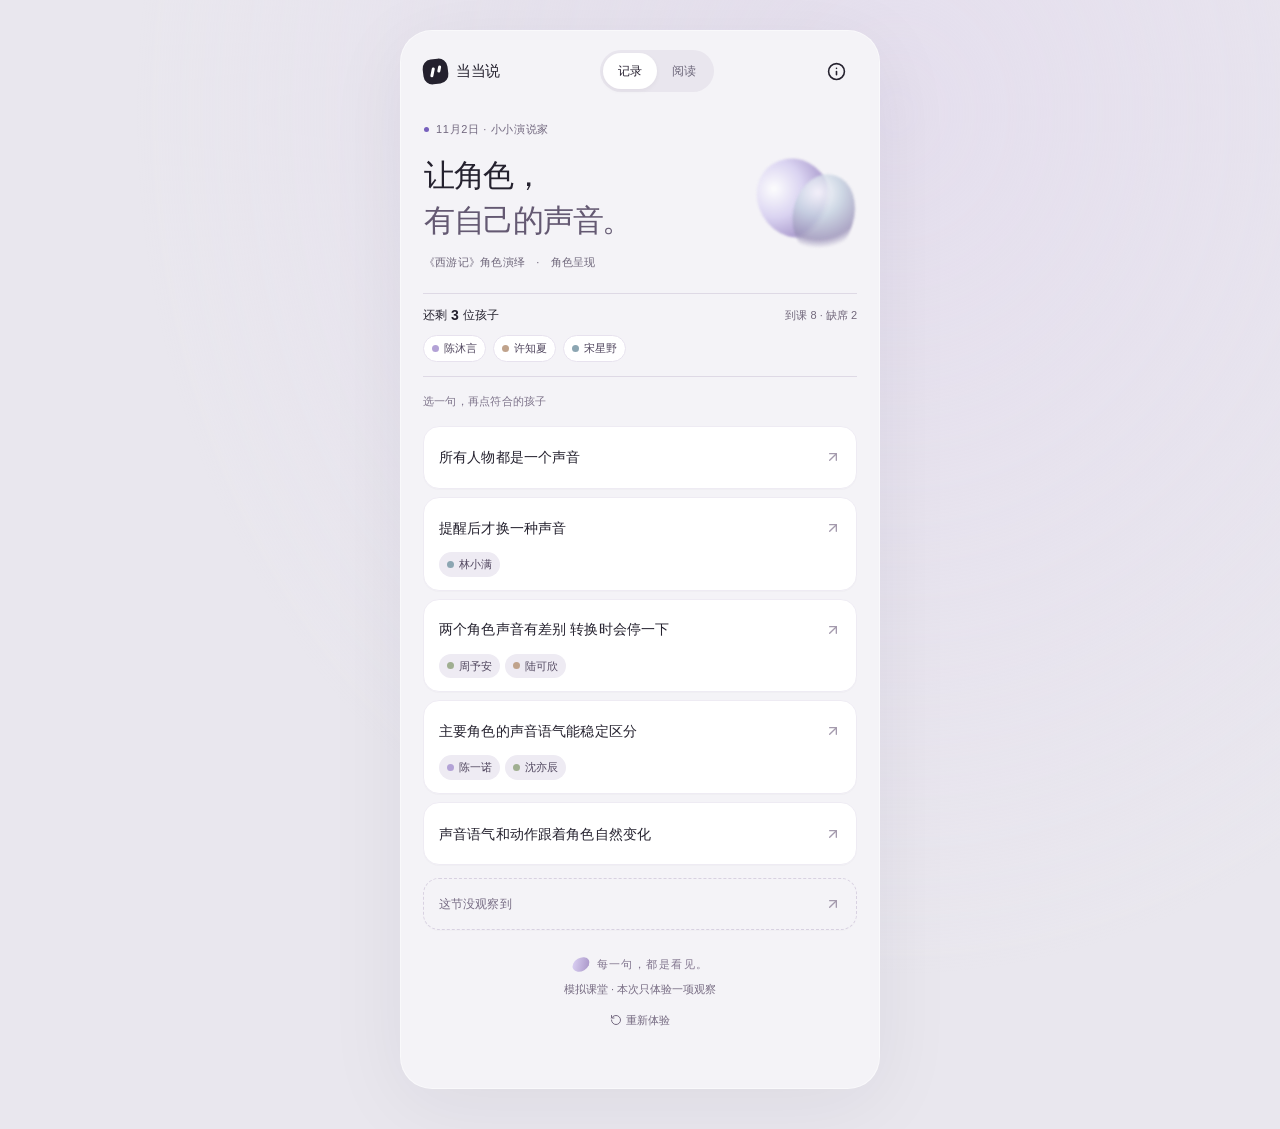
==== moment/index.html @ 4fbc5728 "Add scoped mobile observation-to-reading interaction experiment" ====
<!doctype html><html lang="zh-CN"><head><meta charset="UTF-8"/><meta name="viewport" content="width=device-width,initial-scale=1,viewport-fit=cover"/><meta name="theme-color" content="#f4f3f7"/><title>当当说 · 留住这一刻</title>  <script type="module" crossorigin src="./assets/moment-CR7Gkfv9.js"></script>
  <link rel="stylesheet" crossorigin href="./assets/moment-Dus2FUR0.css">
</head><body><div id="root"></div></body></html>
---- moment/assets/moment-Dus2FUR0.css ----
.mp-parent{--mp-ink: #292532;--mp-copy: #625b6d;--mp-muted: #74677f;--mp-accent: #6e597b;--mp-page: #f4f3f7;--mp-line: #e9e3ed;color:var(--mp-ink);background:var(--mp-page);min-height:calc(100svh - 76px);width:100%;overflow-x:clip;font-family:-apple-system,BlinkMacSystemFont,PingFang SC,Microsoft YaHei,sans-serif;-webkit-font-smoothing:antialiased;padding:0 24px 48px;box-sizing:border-box}.mp-parent *,.mp-parent *:before,.mp-parent *:after{box-sizing:border-box}.mp-parent button{font:inherit;cursor:pointer;-webkit-tap-highlight-color:transparent}.mp-parent button:focus-visible,.mp-moment-anchor h1:focus-visible{outline:2px solid #9e88ae;outline-offset:6px}.mp-parent-header{max-width:690px;min-height:82px;margin:0 auto;display:flex;justify-content:space-between;align-items:center;gap:18px}.mp-parent-back{border:0;padding:0 8px 0 0;min-height:44px;display:inline-flex;align-items:center;gap:9px;background:none;color:#736b7e;font-size:13px!important}.mp-parent-back:hover{color:var(--mp-ink)}.mp-parent-header-note{margin-left:auto;font-size:11px;color:#74677f;letter-spacing:.5px}.mp-parent-content{max-width:620px;margin:31px auto 0}.mp-parent-identity{display:flex;flex-direction:column;align-items:center;gap:9px;margin-bottom:29px}.mp-parent-identity p{margin:0;font-size:16px;color:#57505f;line-height:1.5;letter-spacing:.5px}.mp-parent-identity p>span{margin-left:4px;color:#74677f;font-size:13px;letter-spacing:0}.mp-parent-identity>span{font-size:11px;letter-spacing:.5px;color:#74677f}.mp-moment-card{position:relative;width:min(100%,346px);min-height:350px;margin:0 auto;padding:25px 29px 18px;border:1px solid rgba(230,222,237,.8);border-radius:27px;background:#fffdff;box-shadow:0 3px 4px #5b446502,0 18px 50px -22px #6f4a7825,inset 0 1px #fff;overflow:hidden;isolation:isolate;scroll-margin-top:28px;display:flex;flex-direction:column;view-transition-name:mp-moment-surface}.mp-moment-bloom{position:absolute;width:100%;height:340px;inset:0 0 auto;z-index:-1;pointer-events:none;overflow:hidden}.mp-moment-bloom:before{content:"";position:absolute;height:240px;width:280px;right:-80px;top:-105px;border-radius:50%;background:#ddd0ed;opacity:.62;filter:blur(48px)}.mp-moment-bloom>i:first-child{position:absolute;width:180px;height:220px;top:95px;right:-120px;border-radius:50%;background:#e4d9ec;filter:blur(48px);opacity:.65}.mp-moment-bloom>i:last-child{position:absolute;width:130px;height:120px;top:-88px;left:55px;border-radius:50%;background:#eee6f7;filter:blur(35px);opacity:.6}.mp-moment-topline{display:flex;align-items:center;justify-content:space-between;min-height:27px;margin-bottom:25px}.mp-moment-topline>span:first-child{color:#6e597b;font-size:11px;letter-spacing:3px;font-weight:450}.mp-moment-symbol{width:27px;height:25px;display:block;position:relative;flex-shrink:0;opacity:.58}.mp-moment-symbol>i{position:absolute;width:11px;height:19px;border:1px solid #b6a0ca;border-radius:60% 60% 50% 50%;left:8px;top:1px;background:linear-gradient(180deg,#ddcfe938,#f6eff922);transform-origin:50% 84%}.mp-moment-symbol>i:nth-child(2){transform:rotate(-47deg)}.mp-moment-symbol>i:nth-child(3){transform:rotate(47deg)}.mp-moment-symbol-quiet{opacity:.33}.mp-moment-anchor{position:relative}.mp-moment-anchor h1{font-family:"Noto Serif CJK SC","Noto Serif SC","Source Han Serif SC",Songti SC,STSong,serif;margin:0;font-size:35px;line-height:1.48;font-weight:500;color:#302a3a;letter-spacing:1px;white-space:pre-line;overflow-wrap:anywhere;outline:none;view-transition-name:mp-moment-heading}.mp-moment-observation{color:#685772;font-size:16px;line-height:1.95;margin:18px 0 22px;font-weight:400;letter-spacing:.1px;overflow-wrap:anywhere;view-transition-name:mp-moment-observation}.mp-moment-toggle{border:0;border-top:1px solid #eee7f1;background:none;width:100%;display:flex;justify-content:space-between;align-items:center;gap:12px;min-height:47px;padding:13px 0 0;color:#6e597b;font-size:13px!important;margin-top:auto;text-align:left}.mp-moment-toggle:hover{color:#5d426d}.mp-moment-toggle svg{flex-shrink:0}.mp-moment-toggle:disabled{cursor:wait;opacity:.65}.mp-moment-source{display:flex;justify-content:center;flex-wrap:wrap;align-items:center;gap:10px;color:#74677f;font-size:11px;margin:24px 0 0;line-height:1.8;letter-spacing:.15px}.mp-moment-source>span{width:2px;height:2px;border-radius:50%;background:#bdb1c5}.mp-moment-card-open{width:100%;max-width:620px;min-height:0;padding:31px 46px 22px;border-radius:26px}.mp-moment-card-open .mp-moment-topline{margin-bottom:31px}.mp-moment-card-open .mp-moment-anchor h1{font-size:42px;line-height:1.5;letter-spacing:1.5px}.mp-moment-card-open .mp-moment-observation{font-size:21px;line-height:1.95;color:#685772;margin-top:26px;margin-bottom:14px}.mp-moment-reading{min-width:0;padding-bottom:8px}.mp-moment-scene{margin:0 0 31px;color:#74677f;font-size:12px;line-height:1.8}.mp-moment-scene>span{margin-left:10px}.mp-moment-history{padding:28px 0 4px;border-top:1px solid #ece6f0}.mp-moment-history h2,.mp-moment-next h2{font-size:15px;font-weight:500;letter-spacing:.3px;line-height:1.7;color:#766183;margin:0}.mp-history-context{display:block;color:#74677f;font-size:11px;margin-top:6px;line-height:1.8}.mp-history-quote{border-left:1px solid #d6c7e0;padding-left:16px;margin:20px 0 0}.mp-history-quote>span{display:block;color:#74677f;font-size:11px;margin-bottom:8px;line-height:1.5}.mp-history-quote>p{color:#74677f;font-size:16px;line-height:1.9;margin:0;overflow-wrap:anywhere}.mp-moment-next{padding-top:30px}.mp-moment-next>p{font-size:17px;line-height:1.95;color:#6e597b;margin:10px 0 0;overflow-wrap:anywhere}.mp-moment-signature{display:flex;align-items:center;justify-content:flex-end;gap:9px;padding:34px 0 27px}.mp-signature-line{display:block;width:20px;height:1px;background:#d1c2db}.mp-moment-signature p{font-size:13px;color:#74677f;line-height:1.7;margin:0}.mp-moment-signature p>span{font-size:10px;color:#74677f;margin-left:8px}.mp-moment-pause{border-top:1px solid #ece6f0;padding:25px 0 4px}.mp-moment-pause>p{color:#6e597b;font-size:17px;line-height:1.9;margin:0 0 12px}.mp-moment-pause>span{display:block;color:#74677f;font-size:12px;line-height:1.8}.mp-moment-card-unobserved .mp-moment-bloom{opacity:.55}.mp-parent-empty{max-width:380px;margin:50px auto 0;padding-bottom:20px;text-align:center}.mp-empty-paper{width:150px;height:158px;padding:30px 24px 24px;margin:0 auto 32px;border:1px solid #e9e2ee;border-radius:16px;background:linear-gradient(145deg,#fcfaff,#faf7fc);box-shadow:0 12px 30px -20px #79658826;rotate:-4deg}.mp-empty-paper .mp-moment-symbol{margin:0 0 20px;width:22px;height:22px}.mp-empty-paper>span:not(.mp-moment-symbol){display:block;height:1px;background:#e8e0ed;margin:11px 0}.mp-empty-paper>span:last-child{width:55%}.mp-parent-empty h1{font-family:"Noto Serif CJK SC","Noto Serif SC",Songti SC,STSong,serif;font-size:30px;font-weight:500;line-height:1.65;letter-spacing:.8px;color:#4c4159;margin:0}.mp-parent-empty>p{color:#74677f;font-size:15px;line-height:1.9;margin:19px 0 25px}.mp-empty-back{display:inline-flex;min-height:48px;align-items:center;justify-content:center;gap:10px;border:1px solid #d8cde1;border-radius:13px;background:#f8f5fb;color:#6e597b;font-size:14px!important;padding:10px 18px}.mp-empty-back:hover{background:#f1ebf7}::view-transition-group(mp-moment-surface),::view-transition-group(mp-moment-heading),::view-transition-group(mp-moment-observation){animation-duration:.52s;animation-timing-function:cubic-bezier(.22,.72,.2,1)}::view-transition-old(mp-moment-surface),::view-transition-new(mp-moment-surface){height:100%;mix-blend-mode:normal;object-fit:fill}::view-transition-old(mp-moment-heading),::view-transition-new(mp-moment-heading),::view-transition-old(mp-moment-observation),::view-transition-new(mp-moment-observation){mix-blend-mode:normal}@media(min-width:760px){.mp-parent{padding-bottom:74px}.mp-parent-header{min-height:90px}.mp-parent-content{margin-top:42px}.mp-parent-identity{margin-bottom:32px}.mp-parent-empty{margin-top:66px}}@media(max-width:430px){.mp-parent{padding:0 21px max(35px,env(safe-area-inset-bottom))}.mp-parent-header{min-height:68px}.mp-parent-back{font-size:12px!important;gap:7px}.mp-parent-header-note{font-size:10px}.mp-parent-content{margin-top:23px}.mp-parent-identity{gap:8px;margin-bottom:23px}.mp-parent-identity p{font-size:15px}.mp-parent-identity p>span{font-size:12px}.mp-parent-identity>span{font-size:10px}.mp-moment-card{width:100%;max-width:340px;min-height:338px;padding:23px 26px 17px;border-radius:24px}.mp-moment-topline{margin-bottom:23px}.mp-moment-anchor h1{font-size:33px;letter-spacing:.7px;line-height:1.5}.mp-moment-observation{font-size:16px;line-height:1.9;margin-top:17px;margin-bottom:21px}.mp-moment-source{font-size:10px;gap:8px;margin-top:21px}.mp-moment-card-open{max-width:none;padding:25px 27px 19px}.mp-moment-card-open .mp-moment-topline{margin-bottom:27px}.mp-moment-card-open .mp-moment-anchor h1{font-size:35px;line-height:1.5;letter-spacing:.8px}.mp-moment-card-open .mp-moment-observation{font-size:20px;line-height:1.95;margin-top:24px;margin-bottom:13px}.mp-moment-scene{font-size:11px;margin-bottom:27px}.mp-moment-scene>span{margin-left:8px}.mp-moment-history{padding-top:25px}.mp-moment-history h2,.mp-moment-next h2{font-size:15px}.mp-history-context,.mp-history-quote>span{font-size:11px}.mp-history-quote>p{font-size:16px}.mp-moment-next>p{font-size:16px}.mp-moment-signature{padding:31px 0 23px}.mp-moment-signature p{font-size:12px}.mp-parent-empty{margin-top:41px}.mp-parent-empty>p{font-size:15px}.mp-empty-paper{width:135px;height:148px}}@media(max-width:370px){.mp-parent{padding-left:18px;padding-right:18px}.mp-moment-card,.mp-moment-card-open{padding-left:24px;padding-right:24px}.mp-moment-anchor h1{font-size:31px}.mp-moment-card-open .mp-moment-anchor h1{font-size:33px}}@media(prefers-reduced-motion:reduce){.mp-parent *,.mp-parent *:before,.mp-parent *:after{animation:none!important;transition:none!important;scroll-behavior:auto!important}::view-transition-group(mp-moment-surface),::view-transition-group(mp-moment-heading),::view-transition-group(mp-moment-observation),::view-transition-old(mp-moment-surface),::view-transition-new(mp-moment-surface),::view-transition-old(mp-moment-heading),::view-transition-new(mp-moment-heading),::view-transition-old(mp-moment-observation),::view-transition-new(mp-moment-observation){animation-duration:.001ms!important}}:root{font-family:-apple-system,BlinkMacSystemFont,Segoe UI,PingFang SC,Hiragino Sans GB,Microsoft YaHei,sans-serif;color:#24212e;background:#ebe9f0;font-synthesis:none;font-weight:400;-webkit-font-smoothing:antialiased;--ink:#24212e;--violet:#5b48ac;--muted:#746d83;--paper:#f4f3f7}*{box-sizing:border-box}body{margin:0}button,a{-webkit-tap-highlight-color:transparent}button{font:inherit;color:inherit;cursor:pointer;border:0;background:none}button:disabled{cursor:default}button:focus-visible,a:focus-visible{outline:3px solid #a89bdc;outline-offset:4px}a{color:inherit;text-decoration:none}button svg{flex-shrink:0}.moment-app{position:relative;max-width:480px;min-height:100dvh;margin:auto;background:var(--paper);padding-bottom:env(safe-area-inset-bottom);isolation:isolate}.moment-top{height:76px;padding:18px 22px 14px;display:flex;align-items:center;justify-content:space-between;gap:14px;background:#f4f3f7f5;position:relative;z-index:5}.moment-brand{display:flex;align-items:center;gap:8px;font-size:15px;font-weight:750;letter-spacing:-.5px}.moment-symbol{width:25px;height:25px;background:var(--ink);border-radius:50%;display:flex;align-items:center;justify-content:center;gap:4px}.moment-symbol i{width:3px;height:5px;border-radius:50%;background:#fff}.moment-modes{display:flex;padding:3px;background:#e9e6ee;border-radius:24px}.moment-modes button{font-size:12px;min-width:54px;min-height:36px;border-radius:20px;color:#6c6679}.moment-modes button[aria-pressed=true]{background:#fff;color:#272131;box-shadow:0 2px 5px #21182c0c}.moment-icon{width:42px;height:42px;display:grid;place-items:center;border-radius:50%}.moment-icon:hover{background:#e8e4ef}.moment-teacher{padding:10px 22px 28px}.moment-intro{padding:5px 1px 23px}.moment-kicker{font-size:11px;letter-spacing:.06em;color:#71677e;display:flex;align-items:center;gap:7px}.moment-live{display:inline-block;width:5px;height:5px;background:#7760bd;border-radius:50%}.moment-title-row{position:relative;display:flex;align-items:center;justify-content:space-between}.moment-intro h1{font-size:31px;line-height:1.45;letter-spacing:-1.3px;font-weight:650;margin:17px 0 11px}.moment-intro h1 span{font-weight:450;color:#645972}.moment-intro p{margin:0;font-size:11px;letter-spacing:.02em;color:#6e667a}.moment-intro p>span{margin:0 8px}.moment-orbit{position:absolute;right:-5px;top:21px;width:103px;height:103px;z-index:-1;filter:blur(.1px)}.moment-orbit i{position:absolute;width:73px;height:81px;border-radius:48% 52% 45% 55%;background:radial-gradient(circle at 28% 30%,#fff 1%,#d0c7ef 37%,#9480c2 66%,#bdb3d700 75%);transform:rotate(-20deg);filter:blur(1px);opacity:.72}.moment-orbit i+i{left:35px;top:16px;width:61px;transform:rotate(18deg);background:radial-gradient(circle at 31% 26%,#fdfcff 2%,#c5d1e0 32%,#9a92b8 64%,#bdb3d700 76%);opacity:.8}.moment-roster{border-top:1px solid #ded9e5;border-bottom:1px solid #ded9e5;padding:13px 0 14px;position:sticky;top:0;background:#f4f3f7f5;-webkit-backdrop-filter:blur(15px);backdrop-filter:blur(15px);z-index:4}.moment-roster-title{display:flex;justify-content:space-between;align-items:center;font-size:12px;gap:8px}.moment-roster-title>span{display:flex;align-items:center;gap:4px}.moment-roster-title strong{font-size:14px;font-weight:650}.moment-roster-title small{font-size:10px;color:#787183}.moment-waiting{display:flex;flex-wrap:wrap;gap:7px;margin-top:11px}.moment-person{display:inline-flex;align-items:center;gap:5px;font-size:11px;line-height:1.35;padding:5px 8px;background:#eeebf3;border-radius:20px;white-space:nowrap;color:#50465e;vertical-align:middle}.moment-waiting .moment-person{background:#fff;border:1px solid #e7e2ee}.moment-dot{width:7px;height:7px;border-radius:50%;display:inline-block}.tone-0{--tone:#b3a2d6;--toneLight:#ede7fa}.tone-1{--tone:#8ca6b2;--toneLight:#e5edf0}.tone-2{--tone:#c0a38c;--toneLight:#f2e8df}.tone-3{--tone:#a0af91;--toneLight:#e9eee1}.moment-dot{background:var(--tone)}.moment-roster.is-complete{color:#4c5261}.moment-roster>p{font-size:11px;margin:8px 0 0;color:#777080}.moment-guide{min-height:49px;display:flex;align-items:center;justify-content:space-between;font-size:11px;color:#7d738a;letter-spacing:.02em}.moment-guide button{min-height:40px;display:flex;align-items:center;gap:4px;font-size:11px;color:#625582}.moment-guide button:disabled{opacity:.35}.moment-sentences{display:flex;flex-direction:column;gap:8px}.moment-sentence{position:relative;background:#fff;border-radius:16px;padding:0 15px;box-shadow:0 1px 1px #22103405;border:1px solid #eeebf3;scroll-margin-top:110px;transition:background .25s,border-color .25s;overflow:clip}.moment-sentence-heading{width:100%;display:flex;align-items:center;justify-content:space-between;text-align:left;gap:15px;min-height:61px;padding:15px 0;font-size:14px;line-height:1.6;font-weight:500;letter-spacing:.01em}.moment-sentence-heading>span{max-width:285px}.moment-sentence-heading svg{color:#a49aad}.moment-assigned{display:flex;flex-wrap:wrap;gap:5px;padding:0 0 13px}.moment-sentence.has-records .moment-sentence-heading{padding-bottom:9px;min-height:54px}.moment-sentence.is-unobserved{margin-top:5px;background:transparent;border:1px dashed #d8d1e1}.moment-sentence.is-unobserved .moment-sentence-heading{font-size:12px;min-height:50px;color:#766b83}.moment-sentence.is-active{background:linear-gradient(125deg,#fff 5%,#f3effb 80%);border-color:#bdb0d8;box-shadow:0 15px 35px #33204e12}.moment-sentence.is-active .moment-sentence-heading{font-size:17px;font-weight:580;line-height:1.7;padding:20px 0 18px;border-bottom:1px solid #e4dceb;min-height:90px}.moment-sentence.is-active .moment-sentence-heading svg{color:#61516f}.moment-choice-label{display:flex;justify-content:space-between;font-size:11px;color:#857291;margin:17px 0 13px}.moment-choice-label span:first-child{color:#4d3b62;font-size:12px}.moment-children{display:grid;grid-template-columns:repeat(4,minmax(0,1fr));gap:6px}.moment-child{display:flex;flex-direction:column;align-items:center;gap:6px;padding:9px 2px 8px;border:1px solid transparent;border-radius:12px;min-height:94px;font-size:11px;transition:background .12s,border-color .12s}.moment-child>small{font-size:9px;color:#84778e;white-space:nowrap}.moment-initial{position:relative;width:34px;height:34px;border-radius:50%;background:var(--toneLight);display:grid;place-items:center;color:#665971;font-size:13px;font-weight:550;box-shadow:inset 0 0 0 1px #ffffff96}.moment-child.is-chosen{background:#ece4f9;border-color:#beaed9}.moment-child.is-chosen .moment-initial{background:#6a51a0;color:#fff}.moment-tick{position:absolute;right:-2px;bottom:-1px;display:grid;place-items:center;background:#fcfaff;color:#7459a6;width:14px;height:14px;border-radius:50%;border:1px solid #c6b5dc}.moment-conflicts{font-size:11px;color:#6e5d7c;line-height:1.6;border-top:1px solid #dfd7e6;padding:12px 0 0;margin-top:12px}.moment-conflicts strong{font-size:11px;font-weight:550;color:#5e4970}.moment-conflicts p{margin:7px 0}.moment-removal{font-size:11px;color:#695875}.moment-choice-actions{display:flex;gap:10px;margin:18px 0 17px}.moment-cancel{min-height:46px;padding:10px 16px;border-radius:13px;font-size:12px;color:#6e607f;background:#eae4f1}.moment-confirm{min-height:46px;display:flex;align-items:center;justify-content:center;gap:12px;border-radius:13px;background:#2e253c;color:#fff;padding:12px 16px;font-size:12px;flex:1}.moment-confirm:disabled{background:#d9d1e3;color:#7d718e}.moment-foot{padding:27px 0 19px;text-align:center}.moment-foot>div{display:flex;justify-content:center;align-items:center;gap:7px;font-size:11px;color:#81758e;letter-spacing:.13em}.moment-small-orbit{height:13px;width:18px;border-radius:50%;background:linear-gradient(130deg,#e0d6f8,#a491c3);transform:rotate(-30deg)}.moment-foot p{font-size:10px;color:#8b8295;margin:10px 0 2px}.moment-foot>button{display:inline-flex;align-items:center;justify-content:center;gap:4px;min-height:42px;color:#7e738d;font-size:10px}.moment-read-dock{position:sticky;bottom:calc(12px + env(safe-area-inset-bottom));z-index:6;margin-top:0}.moment-read-dock>button{display:flex;justify-content:space-between;align-items:center;width:100%;padding:15px 19px;background:#28212f;color:#fff;border-radius:18px;box-shadow:0 7px 30px #20182e30;text-align:left}.moment-read-dock small{display:block;color:#c9bfd5;font-size:10px;margin-bottom:5px}.moment-read-dock strong{font-size:13px;font-weight:500;letter-spacing:.02em}.moment-toast{position:fixed;z-index:30;bottom:calc(92px + env(safe-area-inset-bottom));left:50%;transform:translate(-50%);max-width:calc(100% - 40px);width:max-content;background:#342c3fef;color:#fff;padding:13px 17px;border:1px solid #ffffff19;border-radius:30px;box-shadow:0 8px 25px #211c3c20;font-size:12px;line-height:1.6;pointer-events:none}.moment-overlay{position:fixed;top:0;right:0;bottom:0;left:0;z-index:50;background:#251b3c4d;-webkit-backdrop-filter:blur(9px);backdrop-filter:blur(9px);display:flex;align-items:center;justify-content:center;padding:22px}.moment-about{background:#fbfaff;border:1px solid #fff;border-radius:25px;padding:28px;max-width:390px;max-height:85dvh;overflow:auto;box-shadow:0 20px 80px #1e113234}.moment-about>.moment-icon{float:right;margin:-10px -10px 0 0}.moment-about h2{font-size:27px;font-weight:550;letter-spacing:-1px;line-height:1.4;margin:16px 0}.moment-about p{font-size:13px;line-height:1.9;color:#6d627a}.moment-about small{font-size:11px;line-height:1.9;color:#8a7b97}.moment-reset .moment-confirm{display:inline-flex;float:right;margin-left:8px}.moment-reset h2{font-size:22px}.moment-storage{margin:0;padding:10px 22px;font-size:11px;color:#634a24;background:#fff0d8}::view-transition-group(*){animation-duration:.38s;animation-timing-function:cubic-bezier(.2,.8,.2,1)}::view-transition-old(root),::view-transition-new(root){animation-duration:.22s}::view-transition-old(*),::view-transition-new(*){mix-blend-mode:normal}@media(min-width:600px){body{padding:30px 0 40px;background:radial-gradient(ellipse at 70% 10%,#e5dfee,transparent 60%),#e9e7ee}.moment-app{border:1px solid #ffffff80;border-radius:32px;box-shadow:0 15px 80px #27203610;overflow:clip;min-height:calc(100dvh - 70px)}.moment-top{border-radius:32px 32px 0 0}}@media(max-width:374px){.moment-top{padding-left:17px;padding-right:17px;gap:8px}.moment-teacher{padding-left:17px;padding-right:17px}.moment-intro h1{font-size:28px}.moment-orbit{right:-4px;transform:scale(.85)}.moment-child{font-size:10px}.moment-sentence-heading{font-size:13px}.moment-sentence.is-active .moment-sentence-heading{font-size:16px}}@media(prefers-reduced-motion:reduce){*,*:before,*:after{scroll-behavior:auto!important;animation:none!important;transition:none!important}::view-transition-group(*){animation-duration:0s!important}}.moment-symbol{border-radius:9px;transform:rotate(-7deg)}.moment-symbol i{height:10px;width:3px;transform:rotate(18deg);border-radius:3px}.moment-symbol i+i{height:7px;align-self:flex-start;margin-top:7px}.moment-child>small{font-size:10px;color:#71627e}.moment-roster-title small{font-size:11px;color:#71677b}.moment-foot p,.moment-foot>button{font-size:11px;color:#756a81}.moment-about small{color:#766582}
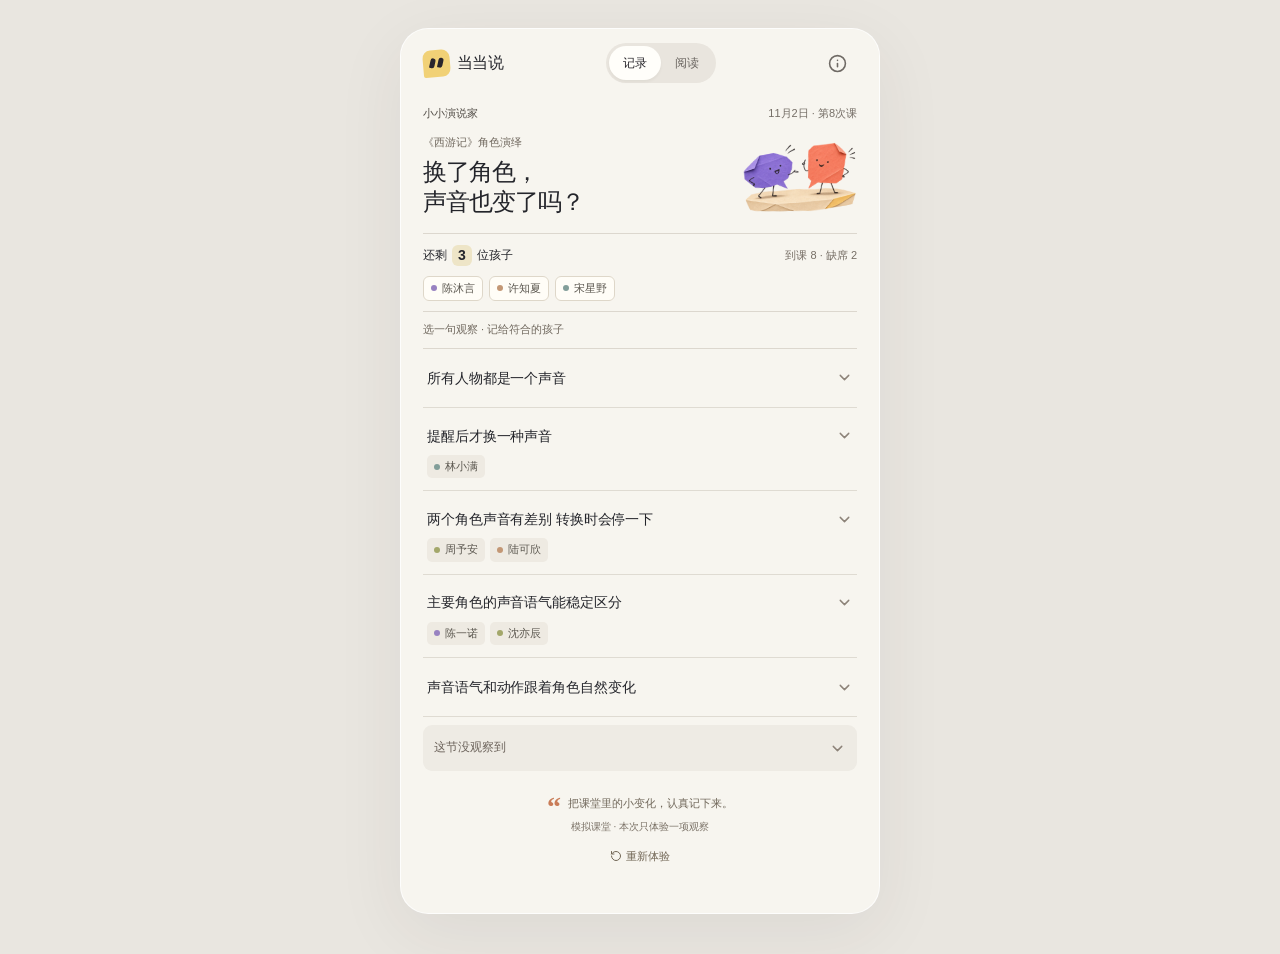
==== commit c6b1506d: "Refine classroom recording and parent reading from new visual references" ====
--- a/moment/index.html
+++ b/moment/index.html
@@ -1,3 +1,3 @@
-<!doctype html><html lang="zh-CN"><head><meta charset="UTF-8"/><meta name="viewport" content="width=device-width,initial-scale=1,viewport-fit=cover"/><meta name="theme-color" content="#f4f3f7"/><title>当当说 · 留住这一刻</title>  <script type="module" crossorigin src="./assets/moment-CR7Gkfv9.js"></script>
-  <link rel="stylesheet" crossorigin href="./assets/moment-Dus2FUR0.css">
+<!doctype html><html lang="zh-CN"><head><meta charset="UTF-8"/><meta name="viewport" content="width=device-width,initial-scale=1,viewport-fit=cover"/><meta name="theme-color" content="#f4f3f7"/><title>当当说 · 留住这一刻</title>  <script type="module" crossorigin src="./assets/moment-moly-GaG.js"></script>
+  <link rel="stylesheet" crossorigin href="./assets/moment-C3P3PPce.css">
 </head><body><div id="root"></div></body></html>
--- a/moment/assets/moment-C3P3PPce.css
+++ b/moment/assets/moment-C3P3PPce.css
@@ -0,0 +1 @@
+.mp-parent{--mp-ink: #24252b;--mp-copy: #56564f;--mp-muted: #68665f;--mp-purple: #7055d7;--mp-page: #f7f5ef;--mp-line: #dedbd2;color:var(--mp-ink);background:var(--mp-page);min-height:calc(100svh - 64px);width:100%;overflow-x:clip;font-family:-apple-system,BlinkMacSystemFont,PingFang SC,Microsoft YaHei,sans-serif;-webkit-font-smoothing:antialiased;padding:0 22px max(32px,env(safe-area-inset-bottom));box-sizing:border-box}.mp-parent *,.mp-parent *:before,.mp-parent *:after{box-sizing:border-box}.mp-parent button{font:inherit;cursor:pointer;-webkit-tap-highlight-color:transparent}.mp-parent button:focus-visible,.mp-moment-observation:focus-visible{outline:3px solid var(--mp-purple);outline-offset:5px}.mp-parent-header{max-width:480px;min-height:48px;margin:0 auto;display:flex;justify-content:space-between;align-items:center;gap:14px}.mp-parent-back{border:0;padding:0 5px 0 0;min-height:44px;display:inline-flex;align-items:center;gap:7px;background:none;color:var(--mp-copy);font-size:12px!important}.mp-parent-back:hover{color:var(--mp-ink)}.mp-parent-date{margin-left:auto;color:var(--mp-muted);font-size:11px;line-height:1.5;white-space:nowrap;font-variant-numeric:tabular-nums}.mp-parent-date>span{margin:0 5px}.mp-parent-content{max-width:440px;margin:14px auto 0}.mp-parent-identity{margin:0 0 24px}.mp-parent-identity h1{font-size:22px;line-height:1.4;font-weight:750;letter-spacing:-.5px;color:var(--mp-ink);margin:0}.mp-parent-identity p{font-size:12px;line-height:1.75;margin:8px 0 0;color:var(--mp-copy)}.mp-parent-identity p>span{margin:0 5px}.mp-moment-card{position:relative;width:100%;margin:0;border:1px solid #d8d4c8;border-radius:3px 0 3px 3px;background:#fffdf7;box-shadow:0 2px 2px #28272006,0 9px 16px -10px #35322928;scroll-margin-top:24px;isolation:isolate;view-transition-name:mp-moment-surface}.mp-moment-card:before{content:"";position:absolute;z-index:2;width:19px;height:19px;right:-1px;top:-1px;background:linear-gradient(45deg,#ece8dc 0 47%,#cfcbbf 49% 51%,var(--mp-page) 53%)}.mp-paper-face{padding:22px 24px 4px}.mp-moment-topline{display:flex;align-items:center;justify-content:space-between;gap:12px;margin-bottom:25px}.mp-moment-aspect{color:#6043c4;background:#f0ebff;border:1px solid #dcd2fa;border-radius:3px;font-size:11px;font-weight:550;line-height:1.5;padding:3px 7px}.mp-paper-number{font-size:11px;font-weight:500;color:var(--mp-muted);letter-spacing:.4px;padding-right:4px}.mp-moment-anchor{position:relative}.mp-observation-label{display:block;font-size:11px;color:var(--mp-muted);line-height:1.7;margin-bottom:8px}.mp-moment-observation{font-size:27px;font-weight:750;line-height:1.65;letter-spacing:-.5px;color:var(--mp-ink);margin:0;overflow-wrap:anywhere;outline:none;view-transition-name:mp-moment-observation}.mp-observation-phrase{display:inline-block;max-width:100%;vertical-align:top}.mp-moment-imprint{display:flex;align-items:flex-end;justify-content:space-between;gap:10px;min-height:126px;padding:10px 0 8px}.mp-teacher-imprint{flex-shrink:0;display:flex;flex-direction:column;align-items:flex-start;gap:4px;padding:0 0 13px}.mp-ink-dash{display:block;width:23px;height:4px;background:#e9785b;border-radius:3px 1px 2px;transform:rotate(-7deg);margin-bottom:6px}.mp-teacher-imprint>span:not(.mp-ink-dash){font-size:11px;color:var(--mp-muted);line-height:1.5}.mp-teacher-imprint strong{font-size:13px;color:var(--mp-ink);font-weight:550;line-height:1.6}.mp-voice-stage{display:block;width:170px;height:118px;max-width:65%;object-fit:contain;object-position:center bottom;mix-blend-mode:multiply}.mp-paper-footer{display:flex;align-items:center;justify-content:space-between;gap:12px;margin:0 24px;padding:13px 0 14px;border-top:1px dashed #d9d5c9;font-size:11px;color:var(--mp-muted);line-height:1.5;font-variant-numeric:tabular-nums}.mp-paper-footer>span:last-child{letter-spacing:1px}.mp-moment-action{padding-top:19px}.mp-action-context{color:var(--mp-copy);font-size:11px;text-align:center;line-height:1.7;margin:0 0 10px}.mp-moment-toggle{display:flex;align-items:center;justify-content:center;gap:13px;width:100%;min-height:52px;padding:14px 20px;border:1px solid var(--mp-ink);border-radius:11px;background:var(--mp-ink);color:#fffdf7;font-size:15px!important;font-weight:550!important;line-height:1.5}.mp-moment-toggle:hover{background:#35353b}.mp-moment-toggle:active{transform:translateY(1px)}.mp-moment-toggle:disabled{cursor:wait}.mp-moment-toggle svg{flex-shrink:0}.mp-parent-expanded .mp-moment-toggle{background:transparent;color:var(--mp-ink);border-color:#b6b2a7}.mp-parent-expanded .mp-moment-toggle:hover{background:#eeece4}.mp-moment-reading{position:relative;min-width:0;margin:0 24px;padding:22px 0 0;border-top:1px solid var(--mp-line)}.mp-moment-reading:before{content:"";position:absolute;width:34px;height:3px;left:0;top:-2px;background:var(--mp-purple)}.mp-history-heading{display:flex;flex-wrap:wrap;gap:7px 9px;align-items:baseline}.mp-history-label{color:#6043c4;font-size:11px;line-height:1.7;font-weight:600}.mp-moment-history h2{font-size:13px;color:var(--mp-copy);font-weight:550;line-height:1.7;margin:0}.mp-moment-history blockquote{color:var(--mp-ink);font-size:19px;line-height:1.8;font-weight:550;padding:0;margin:12px 0 0;overflow-wrap:anywhere}.mp-history-empty>p,.mp-moment-pause>p{color:var(--mp-copy);font-size:16px;line-height:1.8;margin:9px 0 0}.mp-moment-next{margin-top:27px;padding-left:12px;border-left:2px solid #d5cdb3}.mp-moment-next h2{font-size:12px;color:var(--mp-copy);font-weight:550;line-height:1.7;margin:0 0 7px}.mp-moment-next>p{font-size:16px;line-height:1.85;color:var(--mp-ink);margin:0;overflow-wrap:anywhere}.mp-reading-end{color:var(--mp-muted);font-size:11px;line-height:1.7;padding:0;margin:26px 0 19px}.mp-moment-pause h2{font-size:18px;line-height:1.6;color:var(--mp-ink);margin:0;font-weight:650}.mp-unobserved-note{display:flex;align-items:flex-start;gap:12px;padding:27px 0 25px}.mp-unobserved-note .mp-ink-dash{flex-shrink:0;margin-top:12px;background:#aaa495}.mp-unobserved-note>p{color:var(--mp-copy);font-size:16px;line-height:1.8;margin:0}.mp-parent-empty{max-width:380px;margin:40px auto 0;padding-bottom:20px;text-align:center}.mp-empty-paper{position:relative;width:150px;height:170px;border:1px solid #d7d3c7;border-radius:2px;background:#fffdf7;box-shadow:3px 5px 0 -2px #eeebe1,3px 5px 0 -1px #d7d3c7;margin:0 auto 30px;padding:24px 22px;transform:rotate(-6deg)}.mp-empty-paper-label{display:block;color:var(--mp-muted);text-align:left;font-size:11px;font-weight:550;margin-bottom:22px}.mp-empty-paper>i{display:block;height:1px;background:#dcd8cc;margin:12px 0}.mp-empty-paper>i:nth-last-child(2){width:62%}.mp-empty-paper-mark{position:absolute;left:22px;bottom:22px;width:20px;height:4px;background:#e9785b;transform:rotate(-5deg);border-radius:2px}.mp-parent-empty h1{color:var(--mp-ink);font-size:30px;font-weight:750;line-height:1.5;letter-spacing:-.8px;margin:0}.mp-parent-empty>p{color:var(--mp-copy);font-size:16px;line-height:1.85;margin:17px 0 27px}.mp-empty-back{display:flex;align-items:center;justify-content:center;gap:13px;width:100%;min-height:52px;padding:14px 18px;border:1px solid var(--mp-ink);border-radius:11px;color:#fffdf7;background:var(--mp-ink);font-size:15px!important;font-weight:550!important}.mp-empty-back:hover{background:#35353b}::view-transition-group(mp-moment-surface),::view-transition-group(mp-moment-observation){animation-duration:.3s;animation-timing-function:cubic-bezier(.2,.75,.25,1)}::view-transition-old(mp-moment-surface),::view-transition-new(mp-moment-surface){height:100%;mix-blend-mode:normal;object-fit:fill}::view-transition-old(mp-moment-observation),::view-transition-new(mp-moment-observation){mix-blend-mode:normal}@media(min-width:600px){.mp-parent{padding-left:28px;padding-right:28px}.mp-parent-content{margin-top:18px}.mp-parent-identity{margin-bottom:27px}.mp-paper-face{padding:24px 28px 5px}.mp-moment-observation{font-size:29px}.mp-moment-imprint{min-height:142px}.mp-voice-stage{width:186px;height:132px}.mp-moment-reading,.mp-paper-footer{margin-left:28px;margin-right:28px}}@media(max-width:374px){.mp-parent{padding-left:18px;padding-right:18px}.mp-parent-content{margin-top:11px}.mp-parent-identity{margin-bottom:20px}.mp-parent-identity h1{font-size:21px}.mp-paper-face{padding-left:21px;padding-right:21px}.mp-moment-observation{font-size:25px}.mp-moment-topline{margin-bottom:21px}.mp-voice-stage{width:150px;height:108px}.mp-moment-imprint{min-height:116px}.mp-moment-reading,.mp-paper-footer{margin-left:21px;margin-right:21px}}@media(prefers-reduced-motion:reduce){.mp-parent *,.mp-parent *:before,.mp-parent *:after{animation:none!important;transition:none!important;scroll-behavior:auto!important}::view-transition-group(mp-moment-surface),::view-transition-group(mp-moment-observation),::view-transition-old(mp-moment-surface),::view-transition-new(mp-moment-surface),::view-transition-old(mp-moment-observation),::view-transition-new(mp-moment-observation){animation-duration:.001ms!important}}:root{font-family:-apple-system,BlinkMacSystemFont,Segoe UI,PingFang SC,Hiragino Sans GB,Microsoft YaHei,sans-serif;color:#24252b;background:#e9e6e0;font-synthesis:none;-webkit-font-smoothing:antialiased;--ink:#24252b;--violet:#7055d7;--muted:#6e6a67;--paper:#f7f5ef}*{box-sizing:border-box}body{margin:0}button,a{-webkit-tap-highlight-color:transparent}button{font:inherit;color:inherit;cursor:pointer;border:0;background:none}button:disabled{cursor:default}button svg{flex-shrink:0}button:focus-visible,a:focus-visible{outline:3px solid #927aea;outline-offset:4px}a{color:inherit;text-decoration:none}.moment-app{position:relative;max-width:480px;min-height:100dvh;margin:auto;background:var(--paper);padding-bottom:env(safe-area-inset-bottom);isolation:isolate}.moment-top{height:64px;padding:12px 22px 8px;display:flex;align-items:center;justify-content:space-between;gap:12px;position:relative;z-index:5;background:var(--paper)}.moment-brand{display:flex;align-items:center;gap:7px;font-size:16px;font-weight:800;letter-spacing:-.6px}.moment-symbol{width:27px;height:27px;background:#f1d176;border-radius:8px 8px 8px 2px;display:grid;place-items:center;font-family:Georgia,serif;font-weight:800;font-size:41px;padding-top:2px;line-height:1;overflow:hidden;transform:rotate(-5deg)}.moment-modes{display:flex;padding:3px;background:#e9e5de;border-radius:22px}.moment-modes button{font-size:12px;min-width:52px;min-height:34px;border-radius:18px;color:#69645f;font-weight:500}.moment-modes button[aria-pressed=true]{background:#fffefa;color:#27252a;box-shadow:0 2px 3px #33261b0c}.moment-icon{width:38px;height:42px;display:grid;place-items:center;border-radius:50%;color:#6f6a65}.moment-icon:hover{background:#eae6de}.moment-teacher{padding:4px 22px 23px}.moment-intro{padding:8px 0 17px}.moment-lesson-line{display:flex;align-items:center;justify-content:space-between;gap:10px;font-size:11px;color:#746d65;line-height:1.5}.moment-lesson-line>span:first-child{font-weight:550;color:#534e48}.moment-title-row{position:relative;display:flex;align-items:center;justify-content:space-between;margin-top:17px;min-height:108px}.moment-title-row>div{position:relative;z-index:1}.moment-lesson-name{font-size:11px;margin:0 0 10px;color:#70685e}.moment-intro h1{font-size:25px;line-height:1.32;letter-spacing:-1px;font-weight:760;margin:0}.moment-stage{width:148px;height:125px;object-fit:contain;margin:-10px -12px -10px -5px;transform:rotate(-3deg);flex-shrink:0;pointer-events:none}.moment-roster{padding:13px 0 12px;border-top:1px solid #dcd7ce;border-bottom:1px solid #dcd7ce;position:sticky;top:0;z-index:4;background:#f7f5eff5;-webkit-backdrop-filter:blur(14px);backdrop-filter:blur(14px)}.moment-roster-title{display:flex;justify-content:space-between;align-items:center;gap:8px;font-size:12px}.moment-roster-title>span{display:flex;align-items:center;gap:4px;font-weight:550}.moment-roster-title strong{display:inline-grid;place-items:center;font-size:14px;min-width:20px;height:21px;background:#eee5c7;border-radius:6px;font-weight:700;margin:0 1px}.moment-roster-title small{font-size:11px;color:#766e65}.moment-roster-title svg{color:#5c5384}.moment-roster>p{font-size:12px;color:#646255;margin:7px 0 0}.moment-roster.is-complete{background:#efeee3f5}.moment-roster.is-complete .moment-roster-title>span{color:#454932}.moment-roster.is-complete .moment-roster-title svg{background:#e1e5cb;padding:2px;box-sizing:content-box;border-radius:50%;color:#4f5938;animation:moment-arrive .28s ease-out}.moment-waiting{display:flex;flex-wrap:wrap;gap:6px;margin-top:10px}.moment-person{display:inline-flex;align-items:center;gap:5px;padding:4px 7px;border-radius:5px;font-size:11px;line-height:1.4;white-space:nowrap;color:#5b574f;background:#eeeae2;vertical-align:middle}.moment-waiting .moment-person{background:#fffdf7;border:1px solid #ded7c9;border-radius:6px}.moment-dot{width:6px;height:6px;border-radius:50%;display:inline-block;background:var(--tone)}.tone-0{--tone:#9882c1;--toneLight:#e9e1f5}.tone-1{--tone:#829e99;--toneLight:#e2ece6}.tone-2{--tone:#c39775;--toneLight:#f4e5d8}.tone-3{--tone:#a3a76a;--toneLight:#ebeccf}.moment-guide{display:flex;align-items:center;justify-content:space-between;gap:7px;min-height:43px;font-size:11px;color:#70685e}.moment-guide button{display:inline-flex;align-items:center;gap:4px;min-height:40px;color:#5e4e91;font-size:11px}.moment-guide button:disabled{opacity:.4}.moment-sentences{display:flex;flex-direction:column;gap:0;border-top:1px solid #dcd7ce}.moment-sentence{position:relative;padding:0 4px;background:transparent;border-bottom:1px solid #dfdbd2;scroll-margin-top:110px;transition:background .18s,border-color .18s;overflow:clip}.moment-sentence-heading{display:flex;align-items:center;justify-content:space-between;gap:14px;width:100%;min-height:58px;padding:16px 0;font-size:14px;font-weight:530;line-height:1.6;letter-spacing:-.1px;text-align:left}.moment-sentence-heading>span{max-width:300px}.moment-sentence-heading svg{color:#8d8379;transition:transform .15s}.moment-sentence-heading:active:not(:disabled) svg{transform:translateY(2px)}.moment-sentence-heading:disabled{color:#5e5a55}.moment-sentence.has-records .moment-sentence-heading{padding-bottom:7px;min-height:47px}.moment-assigned{display:flex;flex-wrap:wrap;gap:5px;padding:0 0 12px}.moment-sentence.is-unobserved{border:0;margin-top:8px;padding:0 11px;background:#eeebe4;border-radius:9px}.moment-sentence.is-unobserved .moment-sentence-heading{min-height:46px;font-size:12px;color:#6b625a;padding:12px 0}.moment-sentence.is-active{padding:0 14px;margin:8px -5px;border:1px solid #c7bce9;border-radius:14px;background:#fffdff;box-shadow:0 4px #ddd6ed55,0 14px 26px -19px #3e2f66;z-index:2}.moment-sentence.is-active:before{content:"";position:absolute;top:0;left:0;right:0;height:4px;background:#8b75d9}.moment-sentence.is-active .moment-sentence-heading{font-size:17px;font-weight:680;line-height:1.55;padding:21px 0 17px;min-height:85px;border-bottom:1px solid #e7e0ef}.moment-sentence.is-active .moment-sentence-heading svg{color:#66557c}.moment-choice-label{display:flex;align-items:center;justify-content:space-between;font-size:11px;color:#756485;margin:15px 0 12px}.moment-choice-label>span:first-child{font-size:12px;color:#49395e;font-weight:550}.moment-choice-label>span:last-child{background:#f0ebfa;padding:4px 8px;border-radius:12px}.moment-children{display:grid;grid-template-columns:repeat(4,minmax(0,1fr));gap:6px}.moment-child{display:flex;flex-direction:column;align-items:center;gap:6px;padding:9px 1px 8px;min-height:92px;border:1px solid #e9e3ef;background:#fff;border-radius:9px;font-size:11px;transition:background .14s,border-color .14s,transform .12s}.moment-child:active{transform:scale(.95)}.moment-initial{width:31px;height:31px;display:grid;place-items:center;position:relative;border-radius:50%;background:var(--toneLight);color:#62516c;font-size:13px;font-weight:650}.moment-child>small{font-size:10px;white-space:nowrap;color:#756782}.moment-child.is-chosen{background:#7055cf;border-color:#7055cf;color:#fff;box-shadow:0 2px #4e3b9a}.moment-child.is-chosen .moment-initial{background:#ffffff25;color:#fff}.moment-tick{position:absolute;right:-3px;bottom:0;width:14px;height:14px;display:grid;place-items:center;border-radius:50%;background:#fff;color:#6547c3;animation:moment-arrive .18s ease-out}.moment-conflicts{margin-top:13px;border-top:1px solid #e8deee;padding-top:12px;font-size:11px;line-height:1.6;color:#6e5e7c}.moment-conflicts strong{font-size:11px;font-weight:600;color:#51415f}.moment-conflicts p{margin:7px 0}.moment-removal{font-size:11px;color:#65516b;line-height:1.7;background:#f5edf4;border-radius:7px;padding:8px 10px}.moment-choice-actions{display:flex;gap:9px;margin:16px 0 15px}.moment-cancel{min-height:46px;padding:11px 17px;border-radius:10px;background:#eee8f3;color:#655670;font-size:12px}.moment-confirm{display:flex;justify-content:center;align-items:center;gap:12px;flex:1;min-height:46px;padding:12px 16px;background:#27242e;color:#fff;border-radius:10px;font-size:12px;font-weight:550;transition:transform .1s}.moment-confirm:active:not(:disabled){transform:scale(.98)}.moment-confirm:disabled{background:#ddd5e6;color:#74677f}.moment-foot{padding:25px 0 14px;text-align:center}.moment-foot>div{display:flex;justify-content:center;align-items:center;gap:7px;font-size:11px;color:#71685b}.moment-foot-mark{font-family:Georgia,serif;font-size:28px;font-weight:700;line-height:14px;color:#c97c58;transform:translateY(3px)}.moment-foot p{font-size:10px;color:#7b7267;margin:9px 0 2px}.moment-foot>button{display:inline-flex;align-items:center;gap:4px;min-height:40px;color:#726756;font-size:11px}.moment-read-dock{position:sticky;z-index:6;bottom:calc(10px + env(safe-area-inset-bottom))}.moment-read-dock>button{display:flex;justify-content:space-between;align-items:center;width:100%;padding:14px 18px;text-align:left;color:#fff;background:#29272d;border-radius:14px;box-shadow:0 6px 25px #20182b28}.moment-read-dock small{display:block;font-size:10px;color:#dfd9e8;margin-bottom:4px}.moment-read-dock strong{font-size:13px;font-weight:550}.moment-read-dock svg{background:#f1d176;color:#3a3138;width:32px;height:32px;padding:6px;border-radius:50%;transform:rotate(-4deg)}.moment-toast{position:fixed;z-index:30;bottom:calc(88px + env(safe-area-inset-bottom));left:50%;transform:translate(-50%);width:max-content;max-width:calc(100% - 36px);padding:12px 16px;border-radius:12px;background:#302b33f5;color:#fff;font-size:12px;line-height:1.65;box-shadow:0 6px 26px #201a3424;pointer-events:none}.moment-overlay{position:fixed;top:0;right:0;bottom:0;left:0;z-index:50;background:#26233150;-webkit-backdrop-filter:blur(6px);backdrop-filter:blur(6px);display:flex;align-items:center;justify-content:center;padding:22px}.moment-about{background:#fffdf7;max-width:390px;max-height:85dvh;overflow:auto;padding:28px;border-radius:18px;box-shadow:0 20px 80px #26202e30}.moment-about>.moment-icon{float:right;margin:-10px -10px 0 0}.moment-kicker{font-size:11px;color:#7a6551;letter-spacing:.03em}.moment-about h2{font-size:25px;font-weight:700;line-height:1.4;margin:15px 0}.moment-about p{font-size:13px;line-height:1.85;color:#665c54}.moment-about small{font-size:11px;line-height:1.9;color:#756a5e}.moment-reset h2{font-size:22px}.moment-reset .moment-confirm{display:inline-flex;float:right;margin-left:8px}.moment-storage{font-size:11px;margin:0;padding:10px 22px;background:#fff0d8;color:#634a24}@keyframes moment-arrive{0%{transform:scale(.65) rotate(-14deg);opacity:0}to{transform:scale(1) rotate(0);opacity:1}}::view-transition-group(*){animation-duration:.34s;animation-timing-function:cubic-bezier(.2,.8,.2,1)}::view-transition-old(root),::view-transition-new(root){animation-duration:.18s}::view-transition-old(*),::view-transition-new(*){mix-blend-mode:normal}@media(min-width:600px){body{padding:28px 0 40px;background:#e9e6e0}.moment-app{border:1px solid #fffc;border-radius:28px;box-shadow:0 18px 70px #38302512;overflow:clip;min-height:calc(100dvh - 68px)}.moment-top{border-radius:28px 28px 0 0}}@media(max-width:374px){.moment-top{padding-left:17px;padding-right:17px;gap:8px}.moment-teacher{padding-left:17px;padding-right:17px}.moment-intro h1{font-size:23px}.moment-stage{width:133px;height:115px;margin-right:-10px}.moment-child{font-size:10px}.moment-sentence-heading{font-size:13px}.moment-sentence.is-active .moment-sentence-heading{font-size:16px}.moment-modes button{min-width:48px}}@media(prefers-reduced-motion:reduce){*,*:before,*:after{scroll-behavior:auto!important;animation:none!important;transition:none!important}::view-transition-group(*){animation-duration:0s!important}}.moment-symbol{position:relative;font-size:0;padding:0}.moment-symbol:before,.moment-symbol:after{content:"";position:absolute;top:8px;width:5px;height:10px;background:#29252c;border-radius:4px 4px 4px 1px;transform:rotate(17deg)}.moment-symbol:before{left:7px}.moment-symbol:after{left:15px}.moment-intro{padding-bottom:12px}.moment-title-row{margin-top:10px;min-height:89px}.moment-stage{width:138px;height:108px}.moment-intro h1{font-size:24px;line-height:1.27}.moment-lesson-name{margin-bottom:7px}.moment-guide{min-height:36px}.moment-roster{padding-top:11px;padding-bottom:10px}@media(max-width:374px){.moment-intro h1{font-size:22px}.moment-stage{width:122px;height:100px}}.moment-sentence.is-active{background:#fffdf7;border-color:#d4cbbd;border-radius:10px;box-shadow:0 5px 15px -9px #4d392538}.moment-sentence.is-active:before{display:none}.moment-sentence.is-active .moment-sentence-heading{border-bottom-color:#e6dfd3}.moment-sentence.is-active .moment-sentence-heading svg{color:#756b5f}.moment-choice-label{color:#776a5d}.moment-choice-label>span:first-child{color:#494239}.moment-choice-label>span:last-child{background:#eee9df}.moment-child{border-color:#e2dbce;background:#fffdf7}.moment-child>small{color:#73685d}.moment-child.is-chosen{background:#7055cf;border-color:#7055cf}.moment-child.is-chosen>small{color:#f0eaff}.moment-cancel{background:#eae5da;color:#695f52}.moment-conflicts{border-top-color:#e5dccf;color:#6f6252}.moment-conflicts strong{color:#55493b}.moment-removal{background:#f0e9de;color:#695949}
